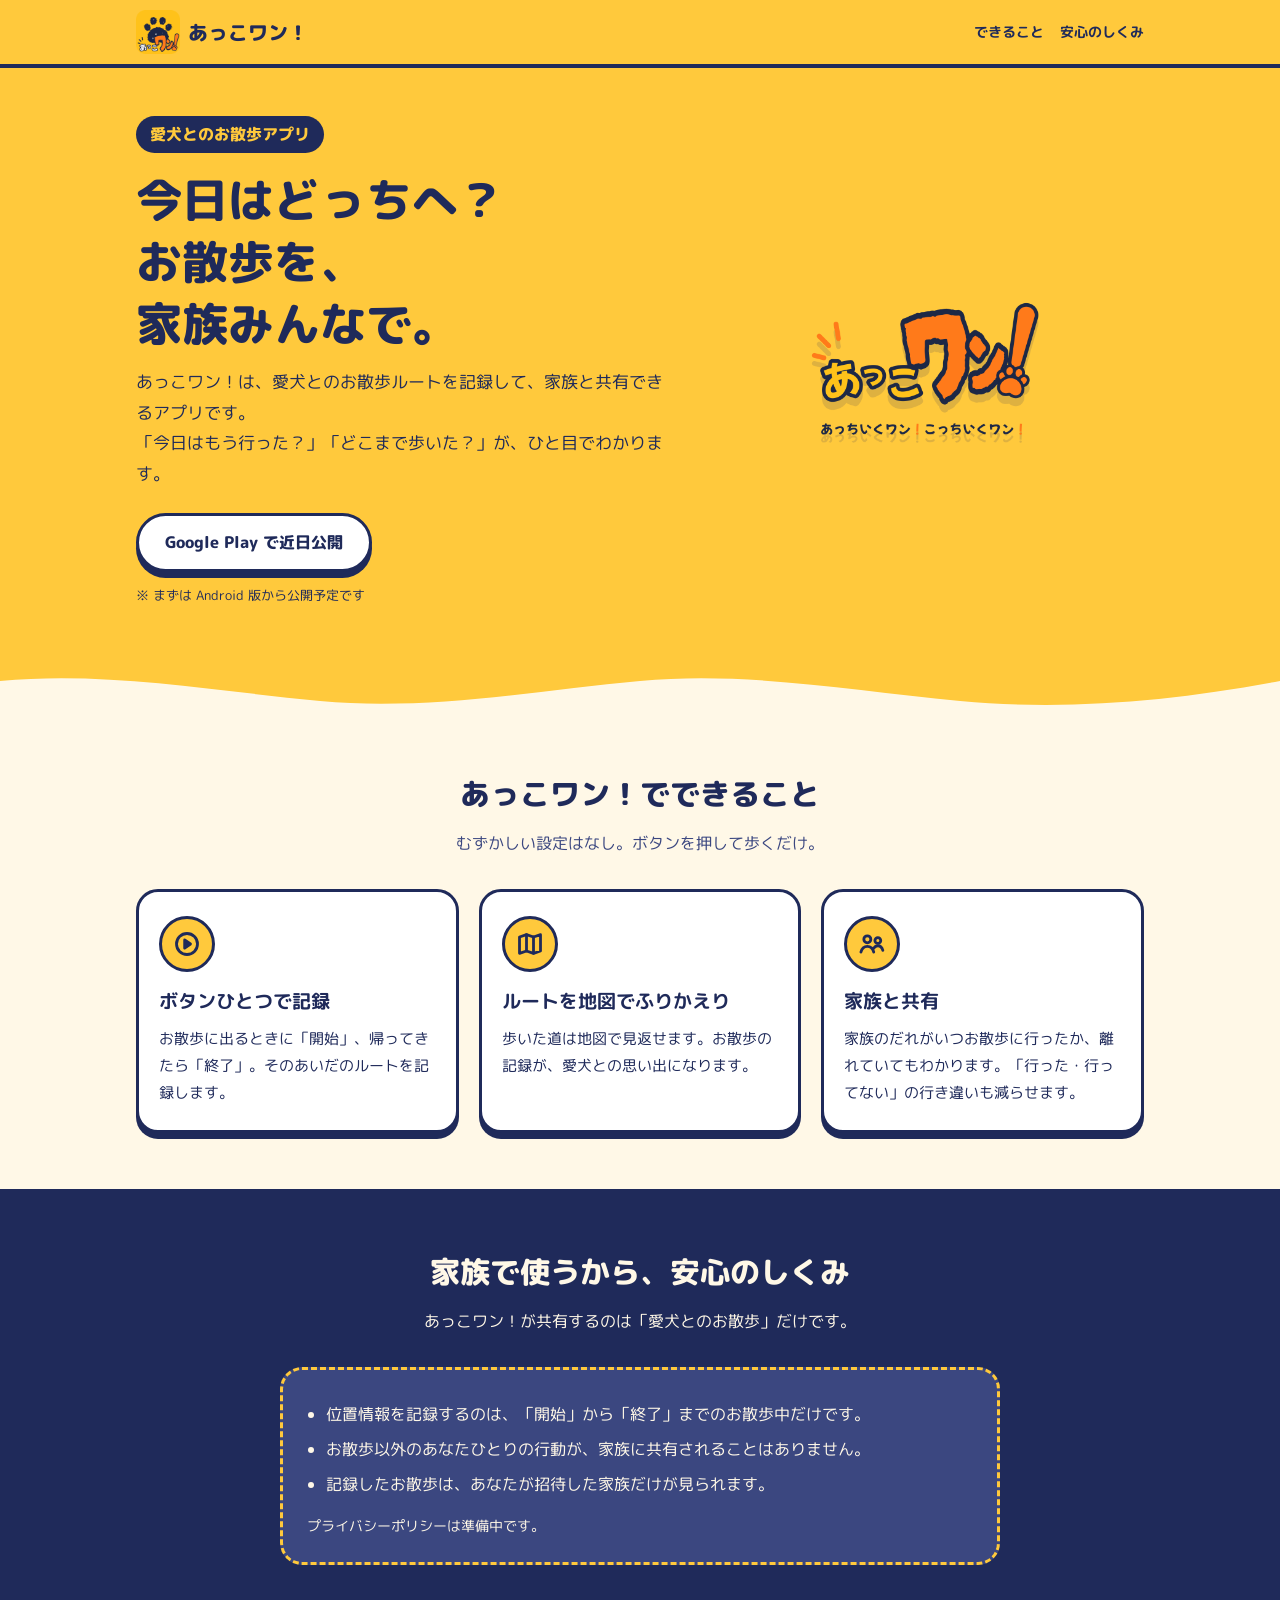
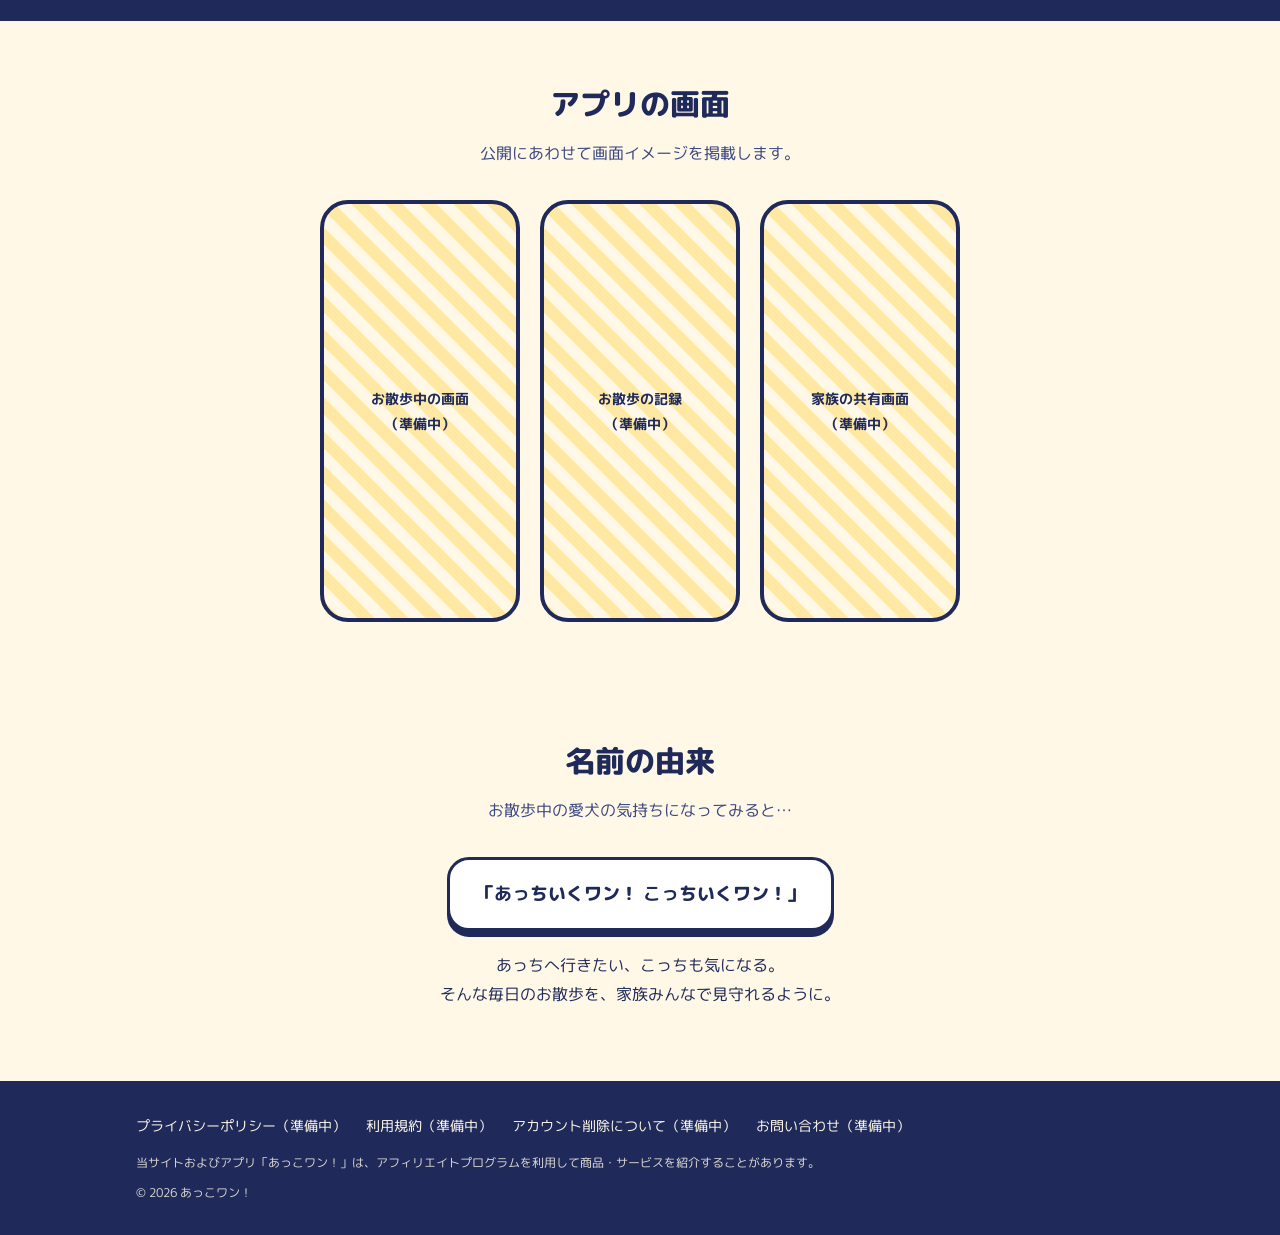
==== index.html @ 82317aa9 "初版" ====
<!DOCTYPE html>
<html lang="ja">
<head>
  <meta charset="UTF-8">
  <meta name="viewport" content="width=device-width, initial-scale=1">
  <title>あっこワン！｜愛犬とのお散歩を、家族みんなで</title>
  <meta name="description" content="あっこワン！は、愛犬とのお散歩ルートを記録して、家族と共有できるお散歩アプリです。">
  <meta property="og:title" content="あっこワン！｜愛犬とのお散歩を、家族みんなで">
  <meta property="og:description" content="愛犬とのお散歩ルートを記録して、家族と共有できるお散歩アプリ。">
  <meta property="og:type" content="website">
  <link rel="icon" href="assets/icon-yellow-1024.png" type="image/svg+xml">
  <link rel="preconnect" href="https://fonts.googleapis.com">
  <link rel="preconnect" href="https://fonts.gstatic.com" crossorigin>
  <link href="https://fonts.googleapis.com/css2?family=M+PLUS+Rounded+1c:wght@400;700;800&display=swap" rel="stylesheet">
  <link rel="stylesheet" href="style.css">
</head>
<body>

<header class="site-header">
  <div class="wrap">
    <a class="brand" href="./"><img src="assets/icon-yellow-1024.png" alt=""><span>あっこワン！</span></a>
    <nav class="nav" aria-label="メインメニュー">
      <a href="#features">できること</a>
      <a href="#promise">安心のしくみ</a>
      
    </nav>
  </div>
</header>

<main>
  <section class="hero">
    <div class="wrap">
      <div>
        <span class="catch">愛犬とのお散歩アプリ</span>
        <h1>今日はどっちへ？<br><span class="nb">お散歩を、</span><span class="nb">家族みんなで。</span></h1>
        <p class="lead">あっこワン！は、愛犬とのお散歩ルートを記録して、家族と共有できるアプリです。<br>「今日はもう行った？」「どこまで歩いた？」が、ひと目でわかります。</p>
        <!-- 公開後：href を Google Play のURLに変更し、aria-disabled を削除 -->
        <a class="btn" href="#" aria-disabled="true">Google Play で近日公開</a>
        <span class="btn-note">※ まずは Android 版から公開予定です</span>
      </div>
      <img class="hero-logo" src="assets/wordmark-tagline.png" alt="あっこワン！ のロゴ">
    </div>
  </section>
  <svg class="wave" viewBox="0 0 1440 40" preserveAspectRatio="none" aria-hidden="true"><path d="M0 0h1440v10c-120 20-240 30-360 20S840 0 720 10 480 40 360 30 120 0 0 10z" fill="#FFC93C"/></svg>

  <section id="features">
    <div class="wrap">
      <h2 class="section-title">あっこワン！でできること</h2>
      <p class="section-sub">むずかしい設定はなし。ボタンを押して歩くだけ。</p>
      <div class="features">
        <article class="card">
          <div class="icon"><svg viewBox="0 0 24 24" fill="none" stroke="#1F2A5A" stroke-width="2.4" stroke-linecap="round" stroke-linejoin="round" aria-hidden="true"><circle cx="12" cy="12" r="9"/><path d="M10 8.5l5 3.5-5 3.5z" fill="#1F2A5A"/></svg></div>
          <h3>ボタンひとつで記録</h3>
          <p>お散歩に出るときに「開始」、帰ってきたら「終了」。そのあいだのルートを記録します。</p>
        </article>
        <article class="card">
          <div class="icon"><svg viewBox="0 0 24 24" fill="none" stroke="#1F2A5A" stroke-width="2.4" stroke-linecap="round" stroke-linejoin="round" aria-hidden="true"><path d="M9 4L3 6v14l6-2 6 2 6-2V4l-6 2z"/><path d="M9 4v14M15 6v14"/></svg></div>
          <h3>ルートを地図でふりかえり</h3>
          <p>歩いた道は地図で見返せます。お散歩の記録が、愛犬との思い出になります。</p>
        </article>
        <article class="card">
          <div class="icon"><svg viewBox="0 0 24 24" fill="none" stroke="#1F2A5A" stroke-width="2.4" stroke-linecap="round" stroke-linejoin="round" aria-hidden="true"><circle cx="8" cy="8" r="3"/><circle cx="17" cy="9" r="2.5"/><path d="M2.5 19c.8-3.3 3-5 5.5-5s4.7 1.7 5.5 5M13.5 15.5c.9-1.3 2.1-2 3.5-2 2.1 0 3.6 1.4 4.3 4"/></svg></div>
          <h3>家族と共有</h3>
          <p>家族のだれがいつお散歩に行ったか、離れていてもわかります。「行った・行ってない」の行き違いも減らせます。</p>
        </article>
      </div>
    </div>
  </section>

  <section class="promise" id="promise">
    <div class="wrap">
      <h2 class="section-title">家族で使うから、安心のしくみ</h2>
      <p class="section-sub">あっこワン！が共有するのは「愛犬とのお散歩」だけです。</p>
      <div class="promise-box">
        <ul>
          <li>位置情報を記録するのは、「開始」から「終了」までのお散歩中だけです。</li>
          <li>お散歩以外のあなたひとりの行動が、家族に共有されることはありません。</li>
          <li>記録したお散歩は、あなたが招待した家族だけが見られます。</li>
        </ul>
        <p style="margin:14px 0 0;font-size:14px;">プライバシーポリシーは準備中です。</p>
      </div>
    </div>
  </section>

  <section>
    <div class="wrap">
      <h2 class="section-title">アプリの画面</h2>
      <p class="section-sub">公開にあわせて画面イメージを掲載します。</p>
      <!-- スクリーンショットができたら <img src="assets/screen1.png" alt="…"> に差し替え -->
      <div class="shots">
        <div class="shot">お散歩中の画面<br>（準備中）</div>
        <div class="shot">お散歩の記録<br>（準備中）</div>
        <div class="shot">家族の共有画面<br>（準備中）</div>
      </div>
    </div>
  </section>

  <section class="origin">
    <div class="wrap">
      <h2 class="section-title">名前の由来</h2>
      <p class="section-sub">お散歩中の愛犬の気持ちになってみると…</p>
      <div class="bubble">「<strong>あっ</strong>ちいくワン！ <strong>こっ</strong>ちいくワン！」</div>
      <p style="margin-top:20px;">あっちへ行きたい、こっちも気になる。<br>そんな毎日のお散歩を、家族みんなで見守れるように。</p>
    </div>
  </section>
</main>

<footer class="site-footer">
  <div class="wrap">
    <div class="footer-links">
      <span>プライバシーポリシー（準備中）</span>
      <!-- 以下は準備ができたらリンクを設定 -->
      <span>利用規約（準備中）</span>
      <span>アカウント削除について（準備中）</span>
      <span>お問い合わせ（準備中）</span>
    </div>
    <p class="ad-note">当サイトおよびアプリ「あっこワン！」は、アフィリエイトプログラムを利用して商品・サービスを紹介することがあります。</p>
    <p class="copyright">&copy; 2026 あっこワン！</p>
  </div>
</footer>

</body>
</html>
---- style.css ----
/* あっこワン！ 公式サイト 共通スタイル（黄色×ネイビーの絵本風） */
:root {
  --yellow: #FFC93C;
  --yellow-soft: #FFE8A3;
  --cream: #FFF8E7;
  --navy: #1F2A5A;
  --navy-soft: #3B4780;
  --white: #FFFFFF;
  --radius: 22px;
  --shadow: 0 6px 0 var(--navy);
}

* { box-sizing: border-box; }

html { scroll-behavior: smooth; }

body {
  margin: 0;
  background: var(--cream);
  color: var(--navy);
  font-family: "M PLUS Rounded 1c", "Hiragino Maru Gothic ProN", "Hiragino Sans", "Meiryo", sans-serif;
  line-height: 1.8;
  font-size: 16px;
}

a { color: var(--navy); }

.wrap { max-width: 1040px; margin: 0 auto; padding: 0 16px; }

/* ヘッダー */
.site-header {
  background: var(--yellow);
  border-bottom: 4px solid var(--navy);
}
.site-header .wrap {
  display: flex; align-items: center; justify-content: space-between;
  gap: 12px; padding-top: 10px; padding-bottom: 10px;
}
.brand { display: flex; align-items: center; gap: 8px; text-decoration: none; font-weight: 800; font-size: 20px; }
.brand img { width: 44px; height: 44px; }
.nav { display: flex; gap: 16px; font-weight: 700; font-size: 14px; }
.nav a { text-decoration: none; }
.nav a:hover { text-decoration: underline; }

/* ヒーロー */
.hero { background: var(--yellow); padding: 48px 0 64px; position: relative; overflow: hidden; }
.hero .wrap { display: grid; grid-template-columns: 1.1fr 0.9fr; gap: 32px; align-items: center; }
.hero h1 { font-size: clamp(28px, 5vw, 46px); line-height: 1.35; margin: 0 0 12px; font-weight: 800; }
.nb { display: inline-block; }
.hero .catch { display: inline-block; background: var(--navy); color: var(--yellow); padding: 4px 14px; border-radius: 999px; font-weight: 800; margin-bottom: 16px; }
.hero p.lead { font-size: 17px; margin: 0 0 24px; }
.hero-logo { width: min(320px, 80%); justify-self: center; filter: drop-shadow(0 8px 0 rgba(31,42,90,.15)); }

.btn {
  display: inline-block; text-decoration: none; font-weight: 800;
  background: var(--white); color: var(--navy);
  border: 3px solid var(--navy); border-radius: 999px;
  padding: 12px 26px; box-shadow: var(--shadow);
  transition: transform .1s, box-shadow .1s;
}
.btn:hover { transform: translateY(2px); box-shadow: 0 4px 0 var(--navy); }
.btn[aria-disabled="true"] { cursor: default; }
.btn-note { display: block; font-size: 13px; margin-top: 12px; }

/* 波の区切り */
.wave { display: block; width: 100%; height: 40px; margin-top: -1px; }

/* セクション */
section { padding: 56px 0; }
.section-title { text-align: center; font-size: clamp(22px, 4vw, 30px); margin: 0 0 8px; font-weight: 800; }
.section-sub { text-align: center; margin: 0 0 32px; color: var(--navy-soft); }

.features { display: grid; grid-template-columns: repeat(3, 1fr); gap: 20px; }
.card {
  background: var(--white); border: 3px solid var(--navy); border-radius: var(--radius);
  padding: 24px 20px; box-shadow: var(--shadow);
}
.card .icon {
  width: 56px; height: 56px; border-radius: 50%; background: var(--yellow);
  border: 3px solid var(--navy); display: grid; place-items: center; margin-bottom: 12px;
}
.card .icon svg { width: 28px; height: 28px; }
.card h3 { margin: 0 0 6px; font-size: 19px; }
.card p { margin: 0; font-size: 15px; }

/* 約束（プライバシー方針） */
.promise { background: var(--navy); color: var(--cream); }
.promise .section-title, .promise .section-sub { color: var(--cream); }
.promise-box {
  max-width: 720px; margin: 0 auto; background: var(--navy-soft);
  border: 3px dashed var(--yellow); border-radius: var(--radius); padding: 24px;
}
.promise-box ul { margin: 0; padding-left: 1.2em; }
.promise-box li { margin: 6px 0; }
.promise a { color: var(--yellow); }

/* スクリーンショット枠 */
.shots { display: flex; gap: 20px; justify-content: center; flex-wrap: wrap; }
.shot {
  width: 200px; aspect-ratio: 9 / 19; border: 4px solid var(--navy); border-radius: 28px;
  background: repeating-linear-gradient(45deg, var(--yellow-soft) 0 12px, var(--cream) 12px 24px);
  display: grid; place-items: center; text-align: center; font-weight: 700; font-size: 14px; padding: 12px;
}

/* 名前の由来 */
.origin { text-align: center; }
.origin .bubble {
  display: inline-block; background: var(--white); border: 3px solid var(--navy);
  border-radius: var(--radius); padding: 18px 26px; font-size: 18px; font-weight: 800; box-shadow: var(--shadow);
}

/* フッター */
.site-footer { background: var(--navy); color: var(--cream); padding: 32px 0; font-size: 14px; }
.site-footer a { color: var(--cream); }
.footer-links { display: flex; flex-wrap: wrap; gap: 8px 20px; margin-bottom: 14px; }
.ad-note { font-size: 12px; opacity: .85; margin: 0 0 8px; }
.copyright { font-size: 12px; opacity: .85; margin: 0; }

/* 規約・ポリシー本文 */
.doc { max-width: 780px; margin: 0 auto; padding: 40px 16px 64px; }
.doc h1 { font-size: clamp(24px, 4vw, 32px); margin: 0 0 8px; }
.doc .meta { color: var(--navy-soft); font-size: 14px; margin-bottom: 28px; }
.doc h2 {
  font-size: 19px; margin: 36px 0 10px; padding: 6px 14px;
  background: var(--yellow); border: 3px solid var(--navy); border-radius: 14px;
}
.doc h3 { font-size: 16px; margin: 20px 0 6px; }
.doc table { width: 100%; border-collapse: collapse; font-size: 15px; background: var(--white); }
.doc th, .doc td { border: 2px solid var(--navy); padding: 8px 10px; text-align: left; vertical-align: top; }
.doc th { background: var(--yellow-soft); width: 32%; }
.table-scroll { overflow-x: auto; }
.todo { background: #FFE0E0; border: 2px dashed #C0392B; color: #8E1E12; padding: 0 6px; border-radius: 6px; font-weight: 700; }
.callout {
  background: var(--white); border: 3px solid var(--navy); border-radius: var(--radius);
  padding: 16px 20px; margin: 16px 0;
}

/* スマホ */
@media (max-width: 760px) {
  .hero { padding: 32px 0 48px; }
  .hero .wrap { grid-template-columns: 1fr; text-align: center; }
  .hero-logo { width: 200px; order: -1; }
  .features { grid-template-columns: 1fr; }
  .nav { gap: 12px; font-size: 13px; }
  .brand span { display: none; }
  .shot { width: 150px; }
  .doc th { width: 38%; }
}
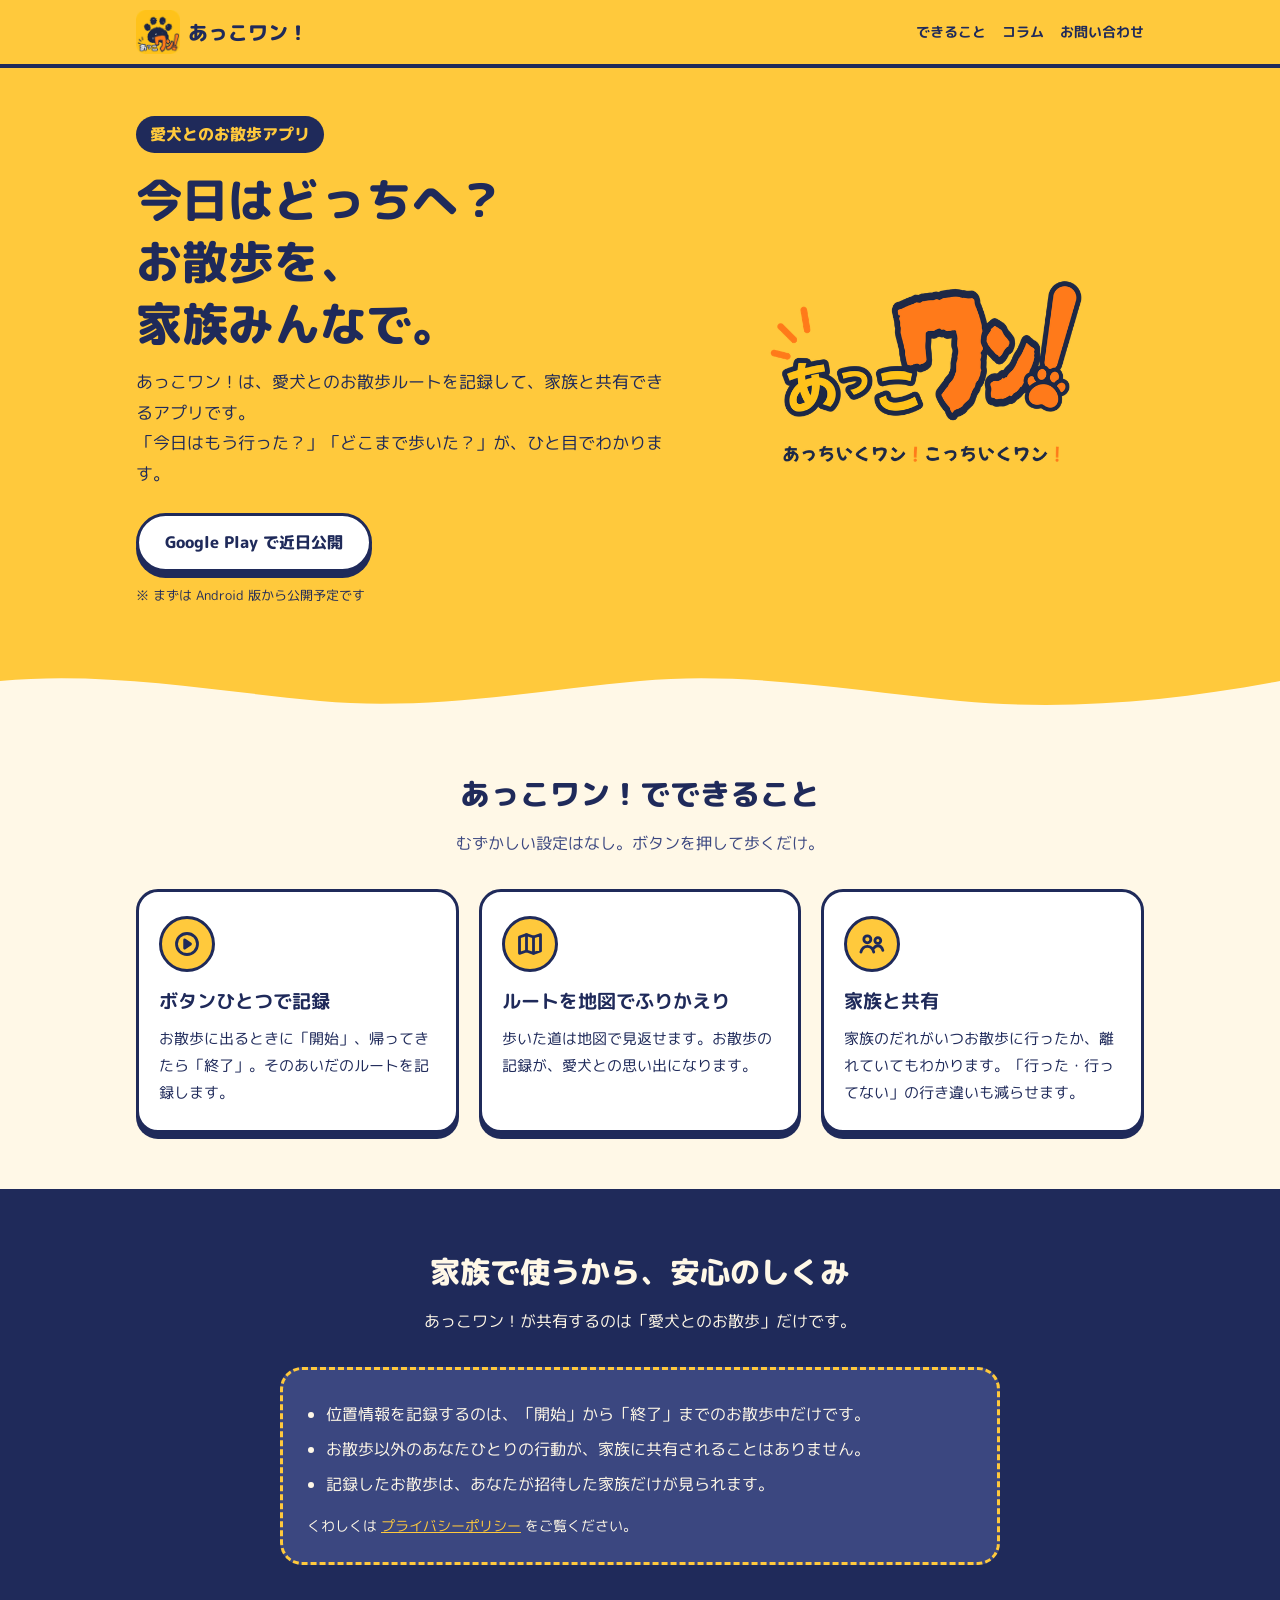
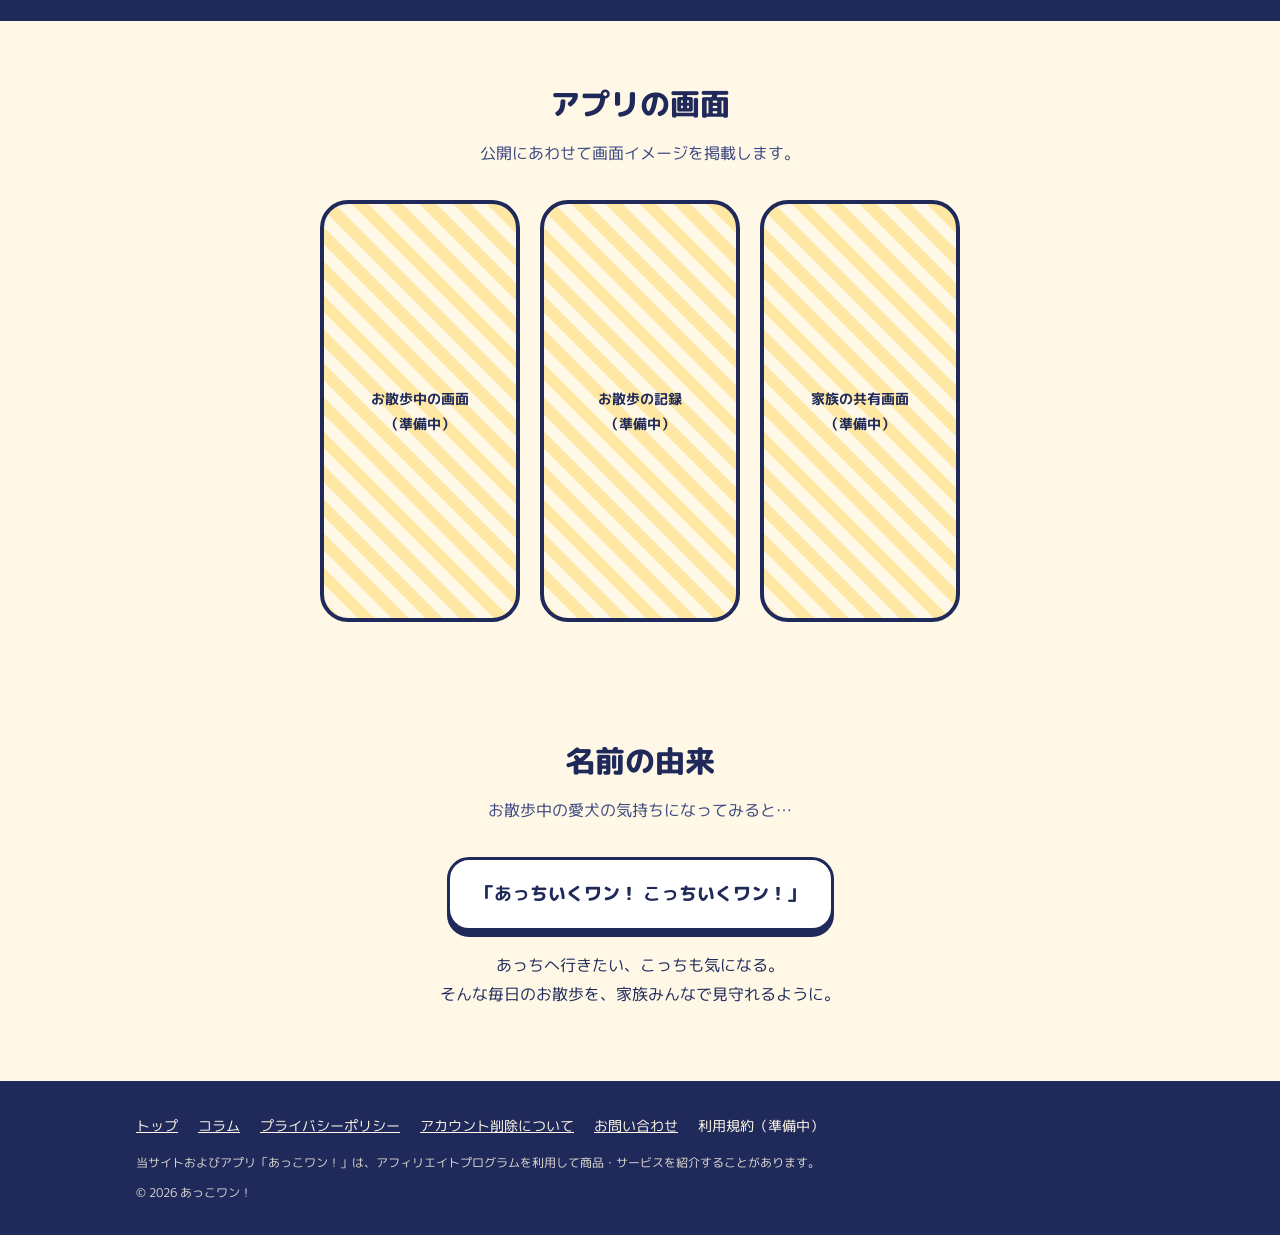
==== commit 27e03a6c: "Update the site to v8: contact, account deletion, privacy policy, columns Source: Downloads\akkowan-" ====
--- a/index.html
+++ b/index.html
@@ -8,7 +8,8 @@
   <meta property="og:title" content="あっこワン！｜愛犬とのお散歩を、家族みんなで">
   <meta property="og:description" content="愛犬とのお散歩ルートを記録して、家族と共有できるお散歩アプリ。">
   <meta property="og:type" content="website">
-  <link rel="icon" href="assets/icon-yellow-1024.png" type="image/svg+xml">
+  <link rel="icon" href="assets/favicon-48.png" type="image/png">
+  <link rel="apple-touch-icon" href="assets/apple-touch-icon.png">
   <link rel="preconnect" href="https://fonts.googleapis.com">
   <link rel="preconnect" href="https://fonts.gstatic.com" crossorigin>
   <link href="https://fonts.googleapis.com/css2?family=M+PLUS+Rounded+1c:wght@400;700;800&display=swap" rel="stylesheet">
@@ -18,11 +19,11 @@
 
 <header class="site-header">
   <div class="wrap">
-    <a class="brand" href="./"><img src="assets/icon-yellow-1024.png" alt=""><span>あっこワン！</span></a>
+    <a class="brand" href="index.html"><img src="assets/icon-96.png" alt=""><span>あっこワン！</span></a>
     <nav class="nav" aria-label="メインメニュー">
-      <a href="#features">できること</a>
-      <a href="#promise">安心のしくみ</a>
-      
+      <a href="index.html#features">できること</a>
+      <a href="column/index.html">コラム</a>
+      <a href="contact.html">お問い合わせ</a>
     </nav>
   </div>
 </header>
@@ -38,7 +39,7 @@
         <a class="btn" href="#" aria-disabled="true">Google Play で近日公開</a>
         <span class="btn-note">※ まずは Android 版から公開予定です</span>
       </div>
-      <img class="hero-logo" src="assets/wordmark-tagline.png" alt="あっこワン！ のロゴ">
+      <img class="hero-logo" src="assets/wordmark-800.png" alt="あっこワン！ のロゴ">
     </div>
   </section>
   <svg class="wave" viewBox="0 0 1440 40" preserveAspectRatio="none" aria-hidden="true"><path d="M0 0h1440v10c-120 20-240 30-360 20S840 0 720 10 480 40 360 30 120 0 0 10z" fill="#FFC93C"/></svg>
@@ -77,7 +78,7 @@
           <li>お散歩以外のあなたひとりの行動が、家族に共有されることはありません。</li>
           <li>記録したお散歩は、あなたが招待した家族だけが見られます。</li>
         </ul>
-        <p style="margin:14px 0 0;font-size:14px;">プライバシーポリシーは準備中です。</p>
+        <p style="margin:14px 0 0;font-size:14px;">くわしくは <a href="privacy.html">プライバシーポリシー</a> をご覧ください。</p>
       </div>
     </div>
   </section>
@@ -108,11 +109,12 @@
 <footer class="site-footer">
   <div class="wrap">
     <div class="footer-links">
-      <span>プライバシーポリシー（準備中）</span>
-      <!-- 以下は準備ができたらリンクを設定 -->
+      <a href="index.html">トップ</a>
+      <a href="column/index.html">コラム</a>
+      <a href="privacy.html">プライバシーポリシー</a>
+      <a href="delete-account.html">アカウント削除について</a>
+      <a href="contact.html">お問い合わせ</a>
       <span>利用規約（準備中）</span>
-      <span>アカウント削除について（準備中）</span>
-      <span>お問い合わせ（準備中）</span>
     </div>
     <p class="ad-note">当サイトおよびアプリ「あっこワン！」は、アフィリエイトプログラムを利用して商品・サービスを紹介することがあります。</p>
     <p class="copyright">&copy; 2026 あっこワン！</p>
--- a/style.css
+++ b/style.css
@@ -49,7 +49,7 @@
 .nb { display: inline-block; }
 .hero .catch { display: inline-block; background: var(--navy); color: var(--yellow); padding: 4px 14px; border-radius: 999px; font-weight: 800; margin-bottom: 16px; }
 .hero p.lead { font-size: 17px; margin: 0 0 24px; }
-.hero-logo { width: min(320px, 80%); justify-self: center; filter: drop-shadow(0 8px 0 rgba(31,42,90,.15)); }
+.hero-logo { width: min(440px, 100%); justify-self: center; }
 
 .btn {
   display: inline-block; text-decoration: none; font-weight: 800;
@@ -135,11 +135,30 @@
   padding: 16px 20px; margin: 16px 0;
 }
 
+/* お問い合わせフォーム枠 */
+.form-frame {
+  background: var(--white); border: 3px solid var(--navy); border-radius: var(--radius);
+  padding: 16px; min-height: 160px;
+}
+.form-frame iframe { display: block; border: 0; }
+
+/* コラム一覧 */
+.column-list { display: grid; gap: 16px; margin-top: 24px; }
+.column-item {
+  display: block; text-decoration: none; background: var(--white);
+  border: 3px solid var(--navy); border-radius: var(--radius); padding: 18px 20px;
+  box-shadow: var(--shadow); transition: transform .1s, box-shadow .1s;
+}
+.column-item:hover { transform: translateY(2px); box-shadow: 0 4px 0 var(--navy); }
+.column-item h2 { margin: 0 0 6px; padding: 0; background: none; border: 0; font-size: 18px; }
+.column-item p { margin: 0; font-size: 15px; color: var(--navy-soft); }
+.doc ul, .doc ol { padding-left: 1.4em; }
+
 /* スマホ */
 @media (max-width: 760px) {
   .hero { padding: 32px 0 48px; }
   .hero .wrap { grid-template-columns: 1fr; text-align: center; }
-  .hero-logo { width: 200px; order: -1; }
+  .hero-logo { width: 280px; order: -1; }
   .features { grid-template-columns: 1fr; }
   .nav { gap: 12px; font-size: 13px; }
   .brand span { display: none; }
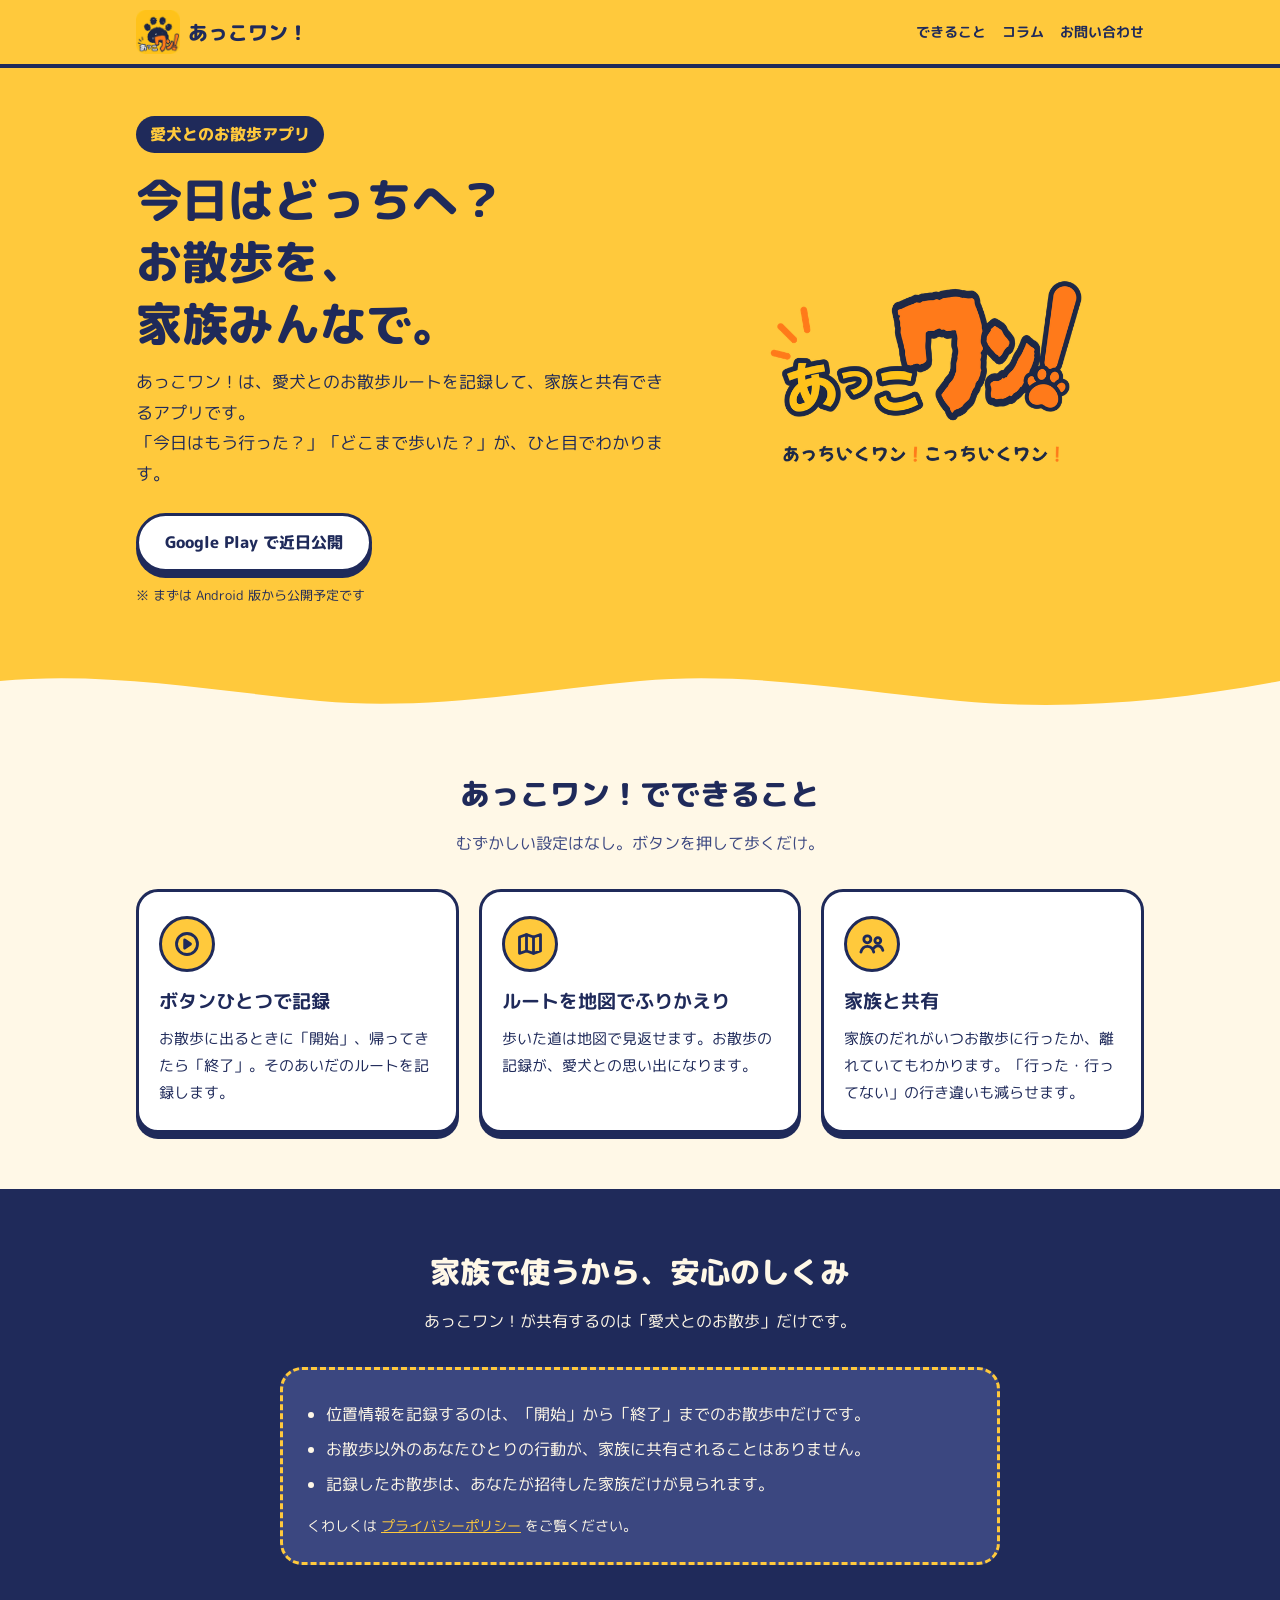
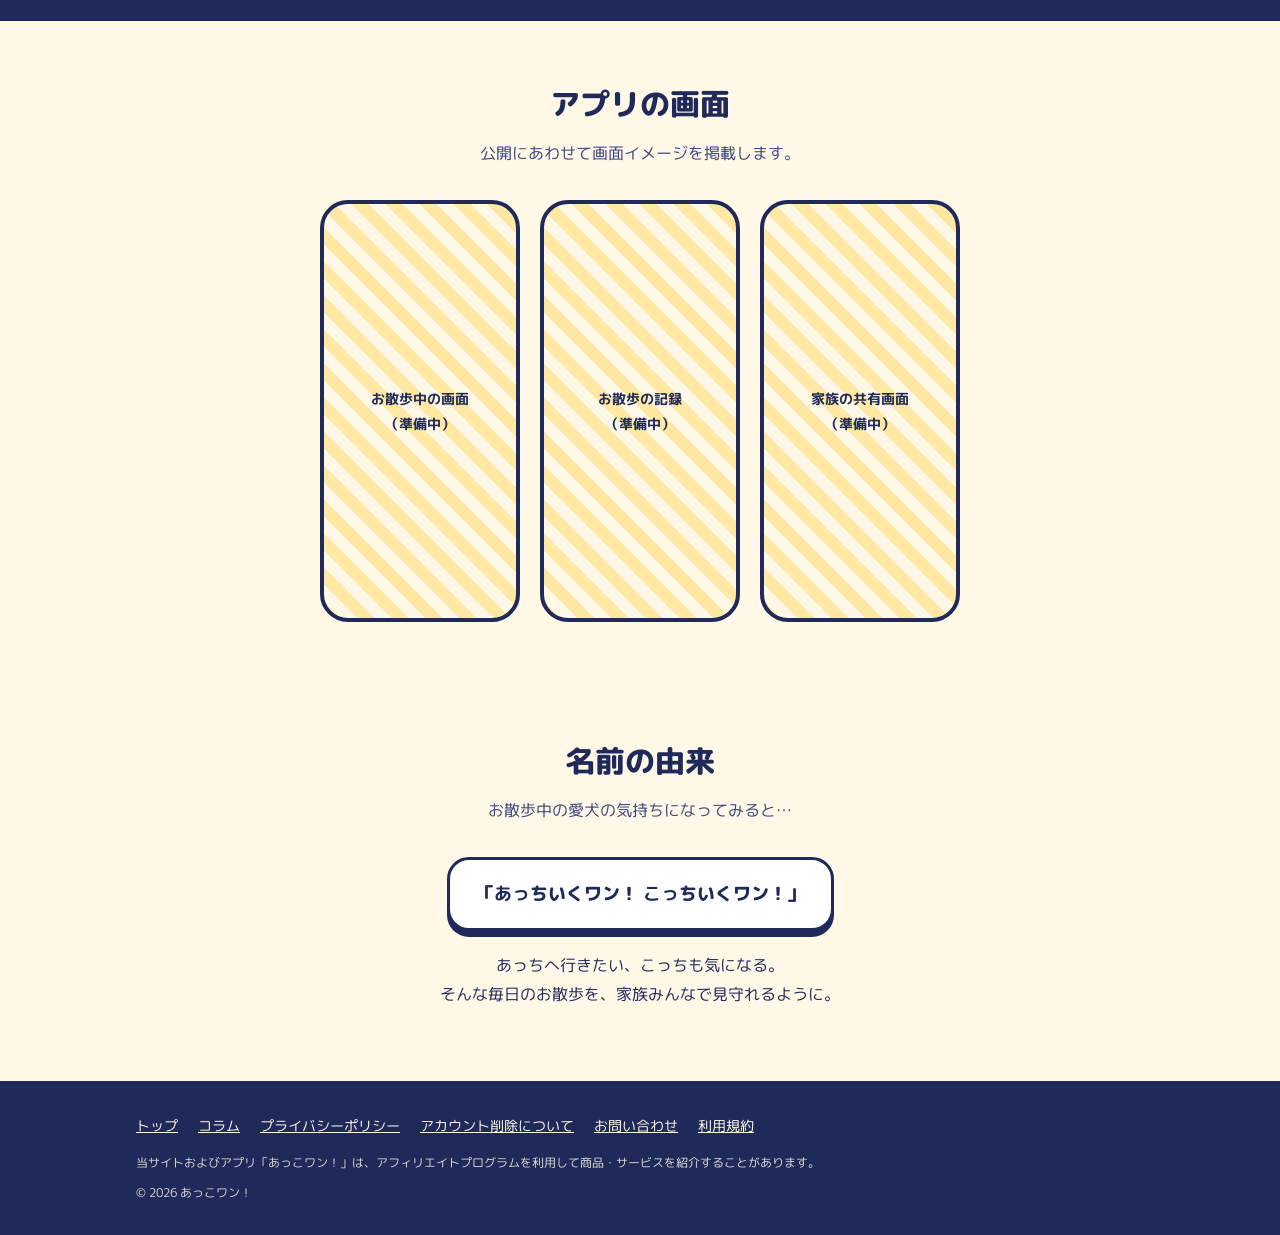
==== commit 2bafea9e: "terms add" ====
--- a/index.html
+++ b/index.html
@@ -114,12 +114,13 @@
       <a href="privacy.html">プライバシーポリシー</a>
       <a href="delete-account.html">アカウント削除について</a>
       <a href="contact.html">お問い合わせ</a>
-      <span>利用規約（準備中）</span>
+      <a href="terms.html">利用規約</a>
     </div>
     <p class="ad-note">当サイトおよびアプリ「あっこワン！」は、アフィリエイトプログラムを利用して商品・サービスを紹介することがあります。</p>
     <p class="copyright">&copy; 2026 あっこワン！</p>
   </div>
 </footer>
 
+<!-- Cloudflare Web Analytics --><script type='module' src='https://static.cloudflareinsights.com/beacon.min.js' data-cf-beacon='{"token": "1a6c80f994b9474c85d009baa521db82"}'></script><!-- End Cloudflare Web Analytics -->
 </body>
 </html>
--- a/style.css
+++ b/style.css
@@ -154,6 +154,51 @@
 .column-item p { margin: 0; font-size: 15px; color: var(--navy-soft); }
 .doc ul, .doc ol { padding-left: 1.4em; }
 
+/* アフィリエイト商品カード
+   中の広告コード（もしもアフィリエイト）は変更禁止のため、見た目は外側の枠とCSSだけで整える */
+.pr-card {
+  position: relative; background: var(--white); border: 2px solid var(--navy); border-radius: 16px;
+  padding: 18px 16px 16px; margin: 16px 0 24px; overflow: hidden;
+}
+.pr-label {
+  position: absolute; top: 0; left: 14px; background: var(--navy); color: var(--yellow);
+  font-size: 12px; font-weight: 800; padding: 1px 10px; border-radius: 0 0 10px 10px; letter-spacing: .05em;
+}
+.pr-card > a {
+  display: block; color: var(--navy); font-size: 14px; font-weight: 700; line-height: 1.7; text-decoration: none;
+}
+.pr-card > a:hover { text-decoration: underline; }
+.pr-card > a img { float: left; width: 120px; height: 120px; object-fit: contain; margin: 4px 16px 4px 0; border-radius: 10px; }
+.pr-card > a br { display: none; }
+.pr-card > img { position: absolute; }
+@media (max-width: 480px) {
+  .pr-card > a img { float: none; display: block; margin: 6px auto 10px; width: 140px; height: 140px; }
+}
+
+.pr-card--image { display: flex; gap: 16px; align-items: center; }
+.pr-card-ad { flex: 0 0 auto; line-height: 0; }
+.pr-card-ad > a img { width: 120px; height: 120px; object-fit: contain; border-radius: 10px; }
+.pr-card-ad > img { position: absolute; }
+.pr-card-text { flex: 1 1 auto; min-width: 0; }
+.pr-card-text p { margin: 0; }
+.pr-card-name { font-weight: 800; font-size: 15px; line-height: 1.6; }
+.pr-card-desc { margin-top: 4px !important; font-size: 13px; color: var(--navy-soft); }
+.pr-card-hint { margin-top: 8px !important; font-size: 12px; color: var(--navy-soft); }
+@media (max-width: 480px) {
+  .pr-card--image { flex-direction: column; text-align: center; gap: 10px; }
+  .pr-card-ad > a img { width: 140px; height: 140px; }
+}
+
+/* バナー広告（320×100、300×250、468×60 など）。中の広告コードは変更せず、外側のクラスで並びだけ整える。
+   バナー本来の大きさで表示し、枠より大きいときだけ枠の幅に縮める */
+.pr-card.pr-card--banner > a img {
+  float: none; display: block; width: auto; max-width: 100%; height: auto;
+  object-fit: contain; margin: 10px auto 0; border-radius: 6px;
+}
+@media (max-width: 480px) {
+  .pr-card.pr-card--banner > a img { width: auto; max-width: 100%; height: auto; margin: 10px auto 0; }
+}
+
 /* スマホ */
 @media (max-width: 760px) {
   .hero { padding: 32px 0 48px; }
